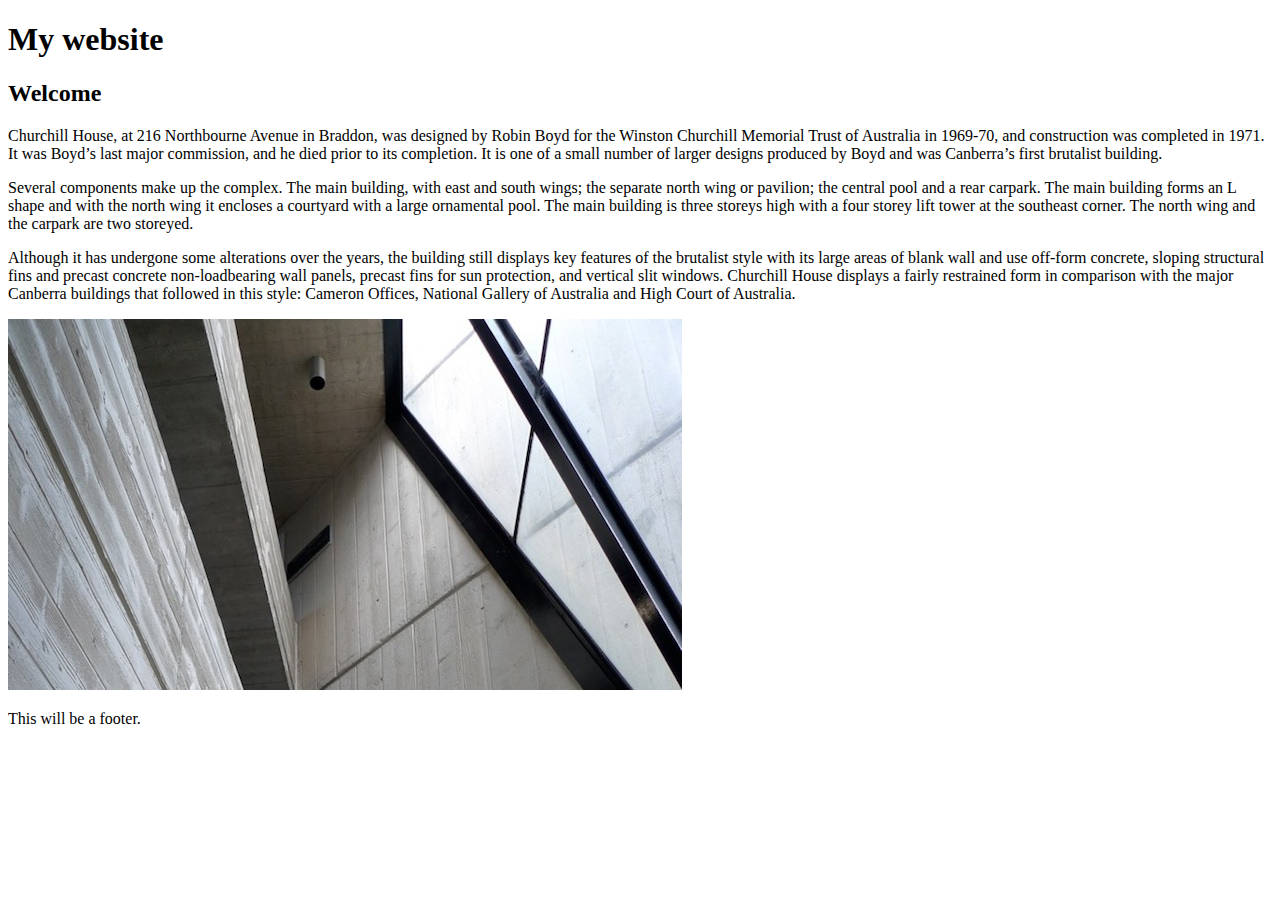
==== index.html @ acdd8cef "First html page" ====
<!DOCTYPE html>

<html lang='eng'>

<head>
    <title>My website</title>
    <meta charet="uft-8">
</head>

<body>
    <header>
        <h1><a herf="index.html">My website</a></h1>

        <nav>

        </nav>
    </header>

    <main>
        <h2>Welcome</h2>

        <p>Churchill House, at 216 Northbourne Avenue in Braddon, was designed by Robin Boyd for the Winston Churchill Memorial Trust of Australia in 1969-70, and construction was completed in 1971. It was Boyd’s last major commission, and he died prior to its completion. It is one of a small number of larger designs produced by Boyd and was Canberra’s first brutalist building.</p>

        <p>Several components make up the complex. The main building, with east and south wings; the separate north wing or pavilion; the central pool and a rear carpark. The main building forms an L shape and with the north wing it encloses a courtyard with a large ornamental pool. The main building is three storeys high with a four storey lift tower at the southeast corner. The north wing and the carpark are two storeyed.</p>

        <p>Although it has undergone some alterations over the years, the building still displays key features of the brutalist style with its large areas of blank wall and use off-form concrete, sloping structural fins and precast concrete non-loadbearing wall panels, precast fins for sun protection, and vertical slit windows. Churchill House displays a fairly restrained form in comparison with the major Canberra buildings that followed in this style: Cameron Offices, National Gallery of Australia and High Court of Australia.</p>

        <img src="assets/images/headerimage.jpg" alt="churchill house interior">


    </main>

    <footer>
        <p>This will be a footer.</p>
    </footer>





</body>

</html>
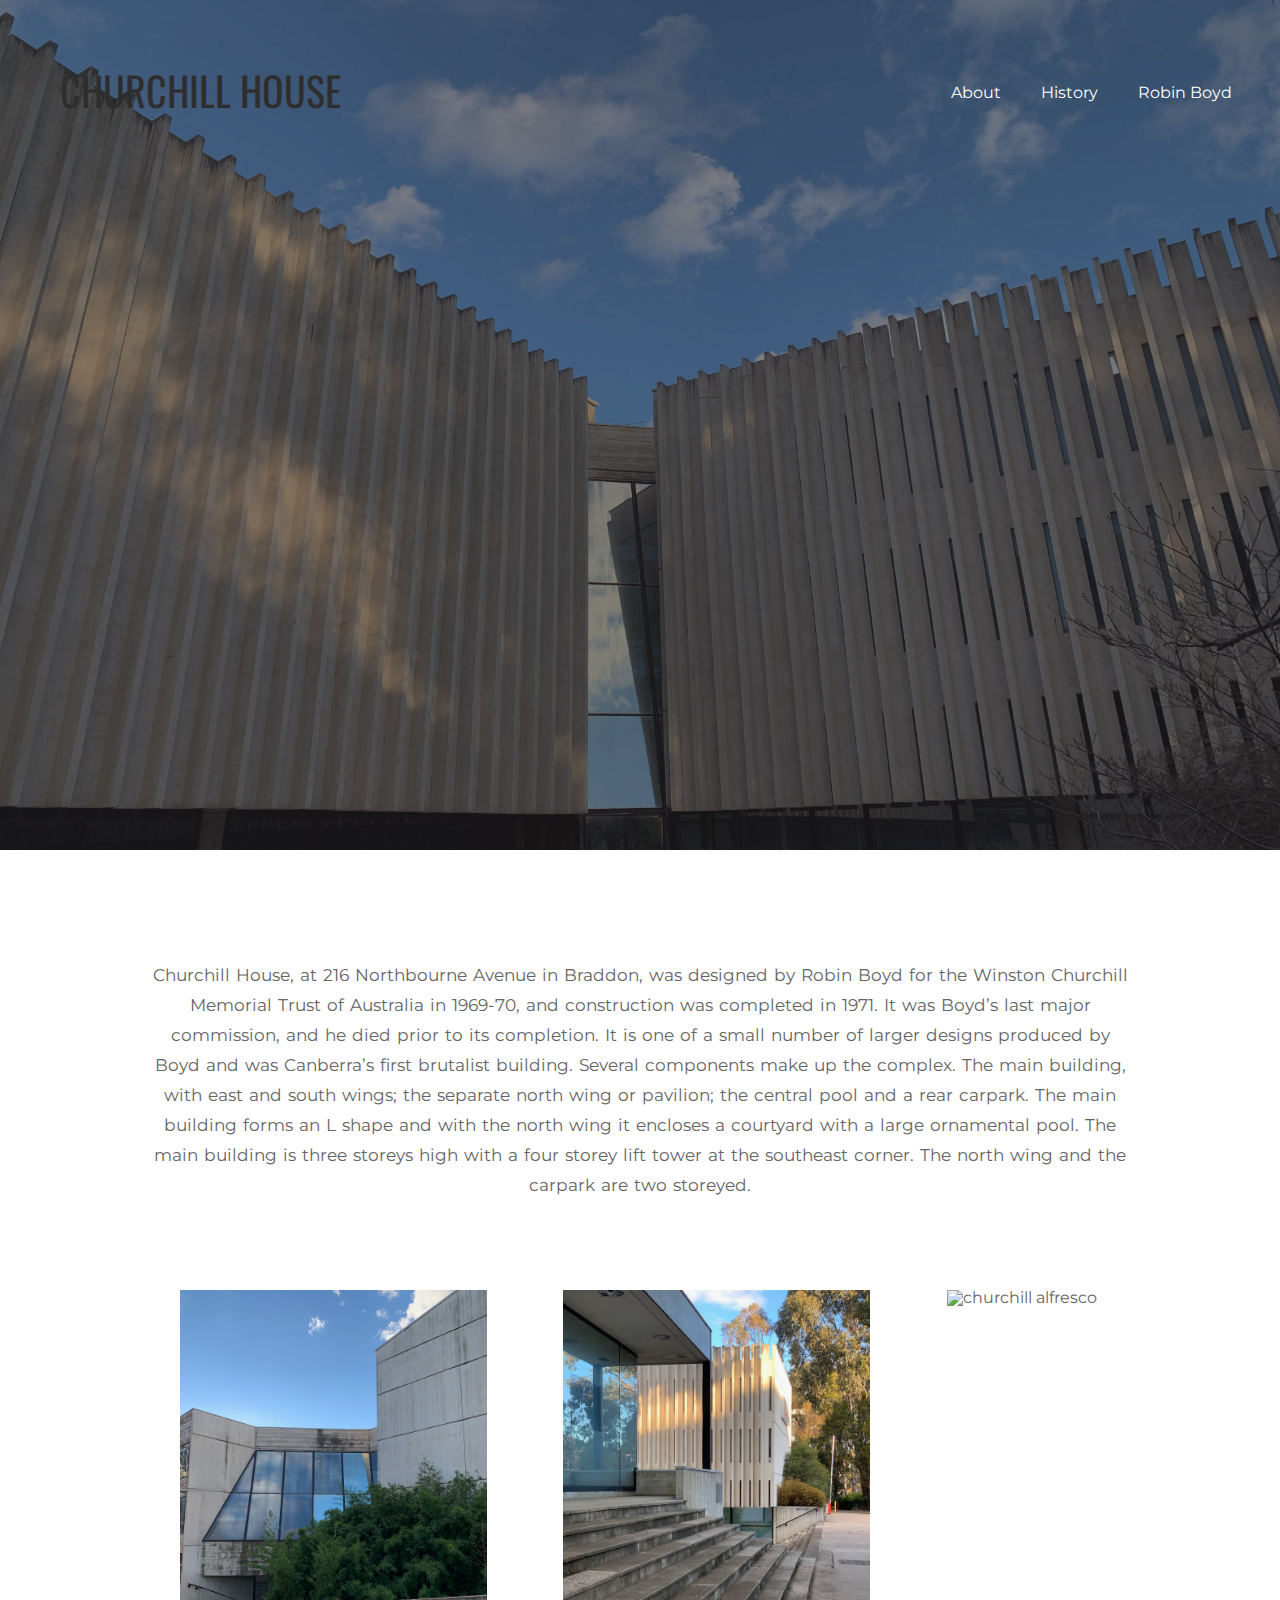
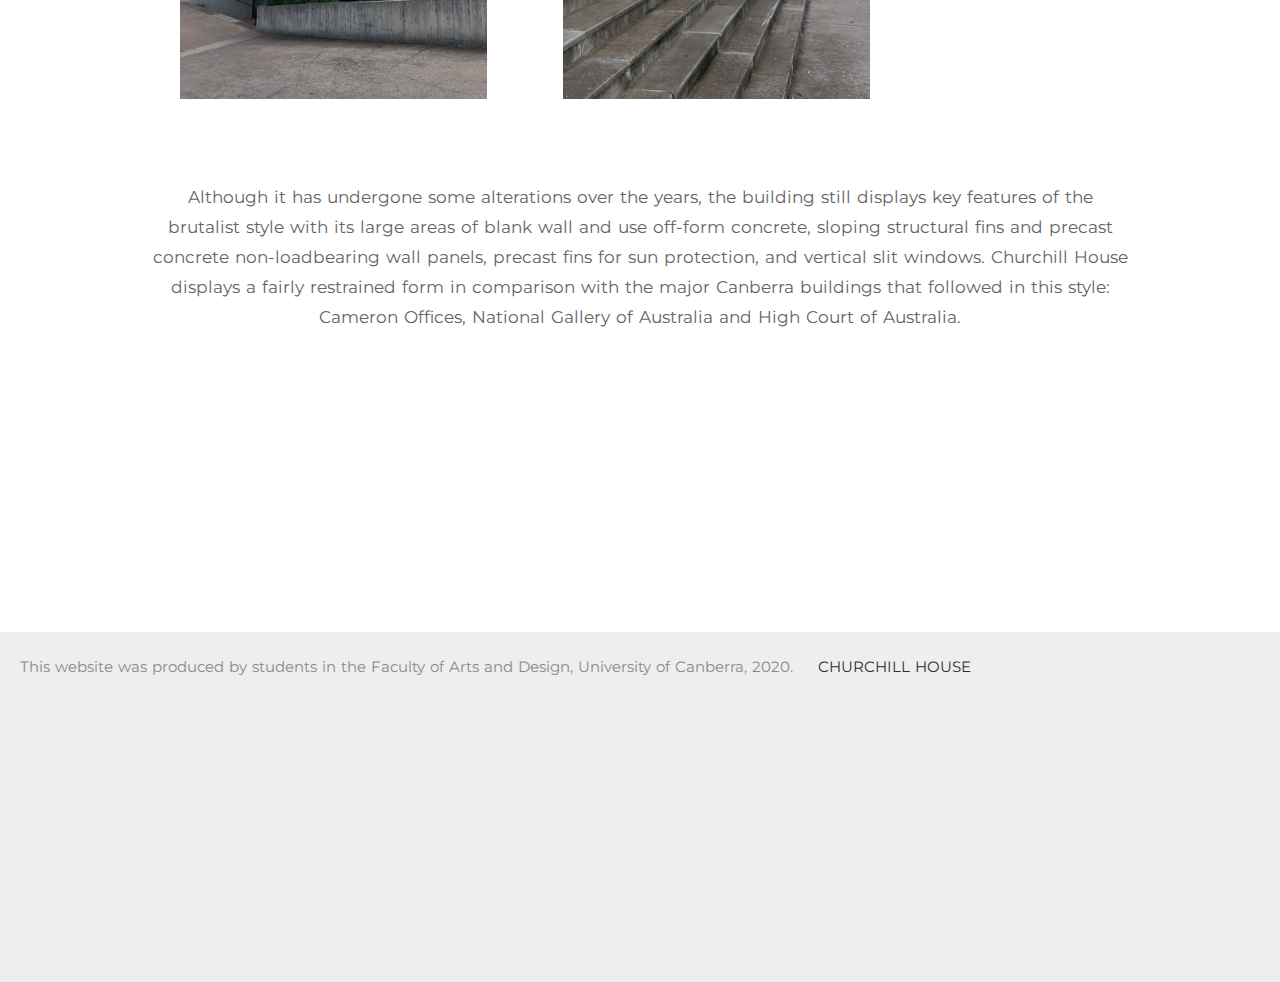
==== commit 5c9d2576: "new index.html" ====
--- a/index.html
+++ b/index.html
@@ -1,43 +1,95 @@
 <!DOCTYPE html>
 
-<html lang='eng'>
+<html lang="en">
 
 <head>
-    <title>My website</title>
-    <meta charet="uft-8">
+    <title>Churchill House</title>
+    <meta charset="UTF-8">
+    <link href="assets/css/resset.css" rel="stylesheet">
+    <link href="assets/css/styles.css" rel="stylesheet">
+
 </head>
 
 <body>
     <header>
-        <h1><a herf="index.html">My website</a></h1>
+
+        <h1><a href="index.html">Churchill House</a></h1>
+
 
         <nav>
+            <ul>
+                <li><a href="about.html">About</a></li>
+                <li><a href="history.html">History</a></li>
+                <li><a href="robinboyd.html">Robin Boyd</a></li>
+            </ul>
+        </nav>
 
-        </nav>
+
     </header>
 
-    <main>
-        <h2>Welcome</h2>
+    <div class="hero">
+        <!--        set image in css-->
 
-        <p>Churchill House, at 216 Northbourne Avenue in Braddon, was designed by Robin Boyd for the Winston Churchill Memorial Trust of Australia in 1969-70, and construction was completed in 1971. It was Boyd’s last major commission, and he died prior to its completion. It is one of a small number of larger designs produced by Boyd and was Canberra’s first brutalist building.</p>
+    </div>
 
-        <p>Several components make up the complex. The main building, with east and south wings; the separate north wing or pavilion; the central pool and a rear carpark. The main building forms an L shape and with the north wing it encloses a courtyard with a large ornamental pool. The main building is three storeys high with a four storey lift tower at the southeast corner. The north wing and the carpark are two storeyed.</p>
+    <!-- intorduction -->
+    <div class="wrapper">
+        <main>
+
+            <p>Churchill House, at 216 Northbourne Avenue in Braddon, was designed by Robin Boyd for the Winston Churchill Memorial Trust of Australia in 1969-70, and construction was completed in 1971. It was Boyd’s last major commission, and he died prior to its completion. It is one of a small number of larger designs produced by Boyd and was Canberra’s first brutalist building. Several components make up the complex. The main building, with east and south wings; the separate north wing or pavilion; the central pool and a rear carpark. The main building forms an L shape and with the north wing it encloses a courtyard with a large ornamental pool. The main building is three storeys high with a four storey lift tower at the southeast corner. The north wing and the carpark are two storeyed.</p>
+
+        </main>
+    </div>
+
+    <!--  3 images displayed side by side, created "class=wrapper2" for further images in similar position  -->
+    <div class="wrapper2">
+
+        <div class="clearfix">
+
+            <div class="img-container">
+
+                <img src="assets/images/leftimg.jpg" alt="church house exterior" style="width:80%">
+
+            </div>
+
+            <div class="img-container">
+
+                <img src="assets/images/midimage.jpg" alt="churchill house stairs" style="width:80%">
+
+            </div>
+
+            <div class="img-container">
+
+                <img src="assets/images/rightimg.jpg" alt="churchill alfresco" style="width:80%">
+
+            </div>
+
+        </div>
+
+    </div>
+
+    <div class="wrapper">
 
         <p>Although it has undergone some alterations over the years, the building still displays key features of the brutalist style with its large areas of blank wall and use off-form concrete, sloping structural fins and precast concrete non-loadbearing wall panels, precast fins for sun protection, and vertical slit windows. Churchill House displays a fairly restrained form in comparison with the major Canberra buildings that followed in this style: Cameron Offices, National Gallery of Australia and High Court of Australia.</p>
 
-        <img src="assets/images/headerimage.jpg" alt="churchill house interior">
+    </div>
+
+    <footer>
+
+        <p class="footertext">
+            <!--            class="footertext" created for additional changes to <p>   -->
+
+            This website was produced by students in the Faculty of Arts and Design, University of Canberra, 2020.
+        </p>
 
 
-    </main>
+        <p class="footertext">
+            <a href="index.html">CHURCHILL HOUSE</a>
+        </p>
 
-    <footer>
-        <p>This will be a footer.</p>
     </footer>
-
-
-
 
 
 </body>
 
-</html>
+</html> --- a/assets/css/resset.css
+++ b/assets/css/resset.css
@@ -0,0 +1,48 @@
+/* http://meyerweb.com/eric/tools/css/reset/ 
+   v2.0 | 20110126
+   License: none (public domain)
+*/
+
+html, body, div, span, applet, object, iframe,
+h1, h2, h3, h4, h5, h6, p, blockquote, pre,
+a, abbr, acronym, address, big, cite, code,
+del, dfn, em, img, ins, kbd, q, s, samp,
+small, strike, strong, sub, sup, tt, var,
+b, u, i, center,
+dl, dt, dd, ol, ul, li,
+fieldset, form, label, legend,
+table, caption, tbody, tfoot, thead, tr, th, td,
+article, aside, canvas, details, embed, 
+figure, figcaption, footer, header, hgroup, 
+menu, nav, output, ruby, section, summary,
+time, mark, audio, video {
+	margin: 0;
+	padding: 0;
+	border: 0;
+	font-size: 100%;
+	font: inherit;
+	vertical-align: baseline;
+}
+/* HTML5 display-role reset for older browsers */
+article, aside, details, figcaption, figure, 
+footer, header, hgroup, menu, nav, section {
+	display: block;
+}
+body {
+	line-height: 1;
+}
+ol, ul {
+	list-style: none;
+}
+blockquote, q {
+	quotes: none;
+}
+blockquote:before, blockquote:after,
+q:before, q:after {
+	content: '';
+	content: none;
+}
+table {
+	border-collapse: collapse;
+	border-spacing: 0;
+}--- a/assets/css/styles.css
+++ b/assets/css/styles.css
@@ -0,0 +1,246 @@
+@import url('https://fonts.googleapis.com/css2?family=Montserrat:wght@400;500&family=Oswald:wght@400;600&display=swap');
+
+body {
+    background-color: #ffffff;
+    color: #646464;
+    font-family: 'Montserrat', sans-serif;
+    font-size: 16px;
+}
+
+/* Typography */
+
+h1,
+h2,
+h3,
+h4,
+h5,
+h6 {
+    font-family: 'Oswald', sans-serif;
+    margin: 10px 0 20px;
+    text-transform: uppercase;
+}
+
+h1 {
+    padding-top: 60px;
+    padding-bottom: 10px;
+    padding-left: 60px;
+    display: inline-block;
+    font-size: 40px;
+    color: ghostwhite;
+
+
+}
+
+h2 {
+    font-size: 25px;
+    font-weight: bold;
+    padding-bottom: 10px;
+    letter-spacing: 1px;
+    color: #646464;
+    text-align: center;
+
+}
+
+p {
+    font-family: 'Montserrat', sans-serif;
+    word-spacing: 2px;
+    font-size: 17px;
+    line-height: 30px;
+    margin-top: 50px;
+    margin-bottom: 50px;
+    text-align: center;
+    color: #646464;
+}
+
+p.footertext {
+    font-family: 'Montserrat', sans-serif;
+    word-spacing: 1px;
+    font-size: 15px;
+    line-height: 30px;
+    margin-bottom: 20px;
+    margin-left: 20px;
+    color: #898989;
+    display: inline;
+}
+
+/* anchor styles */
+a {
+    color: none;
+    text-decoration: none;
+}
+
+a:hover {
+    text-decoration-color: black;
+}
+
+a: visited {
+    color: none;
+}
+
+a:active {
+    color: black;
+}
+
+/* main containers */
+
+.wrapper {
+    width: 980px;
+    margin: 0 auto;
+}
+
+.wrapper2 {
+    width: 1150px;
+    margin-left: 180px;
+    margin-bottom: 30px;
+    margin-top: 30px;
+}
+
+header {
+    background-color: white;
+    height: 0px;
+    padding: 0px;
+}
+
+/* navigation */
+nav {
+    font-family: 'Montserrat', sans-serif;
+    float: right;
+    margin-top: 85px;
+    margin-right: 20px;
+}
+
+nav ul {}
+
+nav ul li {
+    display: inline;
+    margin-right: 20px;
+}
+
+nav ul li a {
+    color: #ffffff;
+    background-color: none;
+    padding: 10px 8px;
+}
+
+nav ul li a:hover {
+    text-decoration: highlight;
+}
+
+/* links */
+
+a {
+    color: #2F2E2E;
+}
+
+main {
+    background-color: white;
+    padding: 10px 0px;
+    overflow: auto;
+}
+
+/* text position */
+.text-container {
+    width: 70%;
+    text-align: center;
+}
+
+/* second text container to align text next to image */
+.text-container2 {
+    width: 80%;
+    text-align: center;
+    padding-left: 50px;
+    margin-left: 150px;
+    margin-top: 200px;
+    margin-bottom: 200px;
+}
+
+footer {
+    background-color: #EEEEEE;
+    padding-top: 20px;
+    padding-bottom: 300px;
+    padding-right: 100px;
+    margin-top: 300px;
+
+}
+
+/* images */
+.hero {
+    min-height: 850px;
+    margin-bottom: 50px;
+    background-image: url(../images/image36.jpg);
+    background-repeat: no-repeat;
+    background-size: cover;
+    background-position: center;
+}
+
+/* 3 side by side image display */
+* {
+    box-sizing: border-box;
+}
+
+.img-container {
+    float: left;
+    width: 33.33%;
+    margin-bottom: 30px;
+}
+
+.clearfix:after {
+    content: "";
+    clear: both;
+    display: table;
+}
+
+/* column and row made to align two images  */
+.column {
+    float: left;
+    width: 50%;
+    margin-top: 50px;
+    margin-bottom: 50px;
+}
+
+/* Clear floats after image containers */
+.row::after {
+    content: "";
+    clear: both;
+    display: table;
+}
+
+.center {
+    display: block;
+    margin-left: auto;
+    margin-right: auto;
+    margin-bottom: 100px;
+    margin-top: 100px;
+    width: 70%;
+}
+
+.robinimg {
+    float: left;
+    display: block;
+    margin-top: 50px;
+    margin-right: 50px;
+    width: 50%;
+}
+
+.lastimg {
+    float: left;
+    display: block;
+    margin-top: 80px;
+    width: 55%;
+    margin-right: 40px;
+}
+
+/* column 2 created to align images */
+.column2 {
+    float: left;
+    width: 50%;
+    margin-top: 30px;
+    margin-bottom: 30px;
+}
+
+/* Clear floats after image containers */
+.row2::after {
+    content: "";
+    clear: both;
+    display: table;
+}
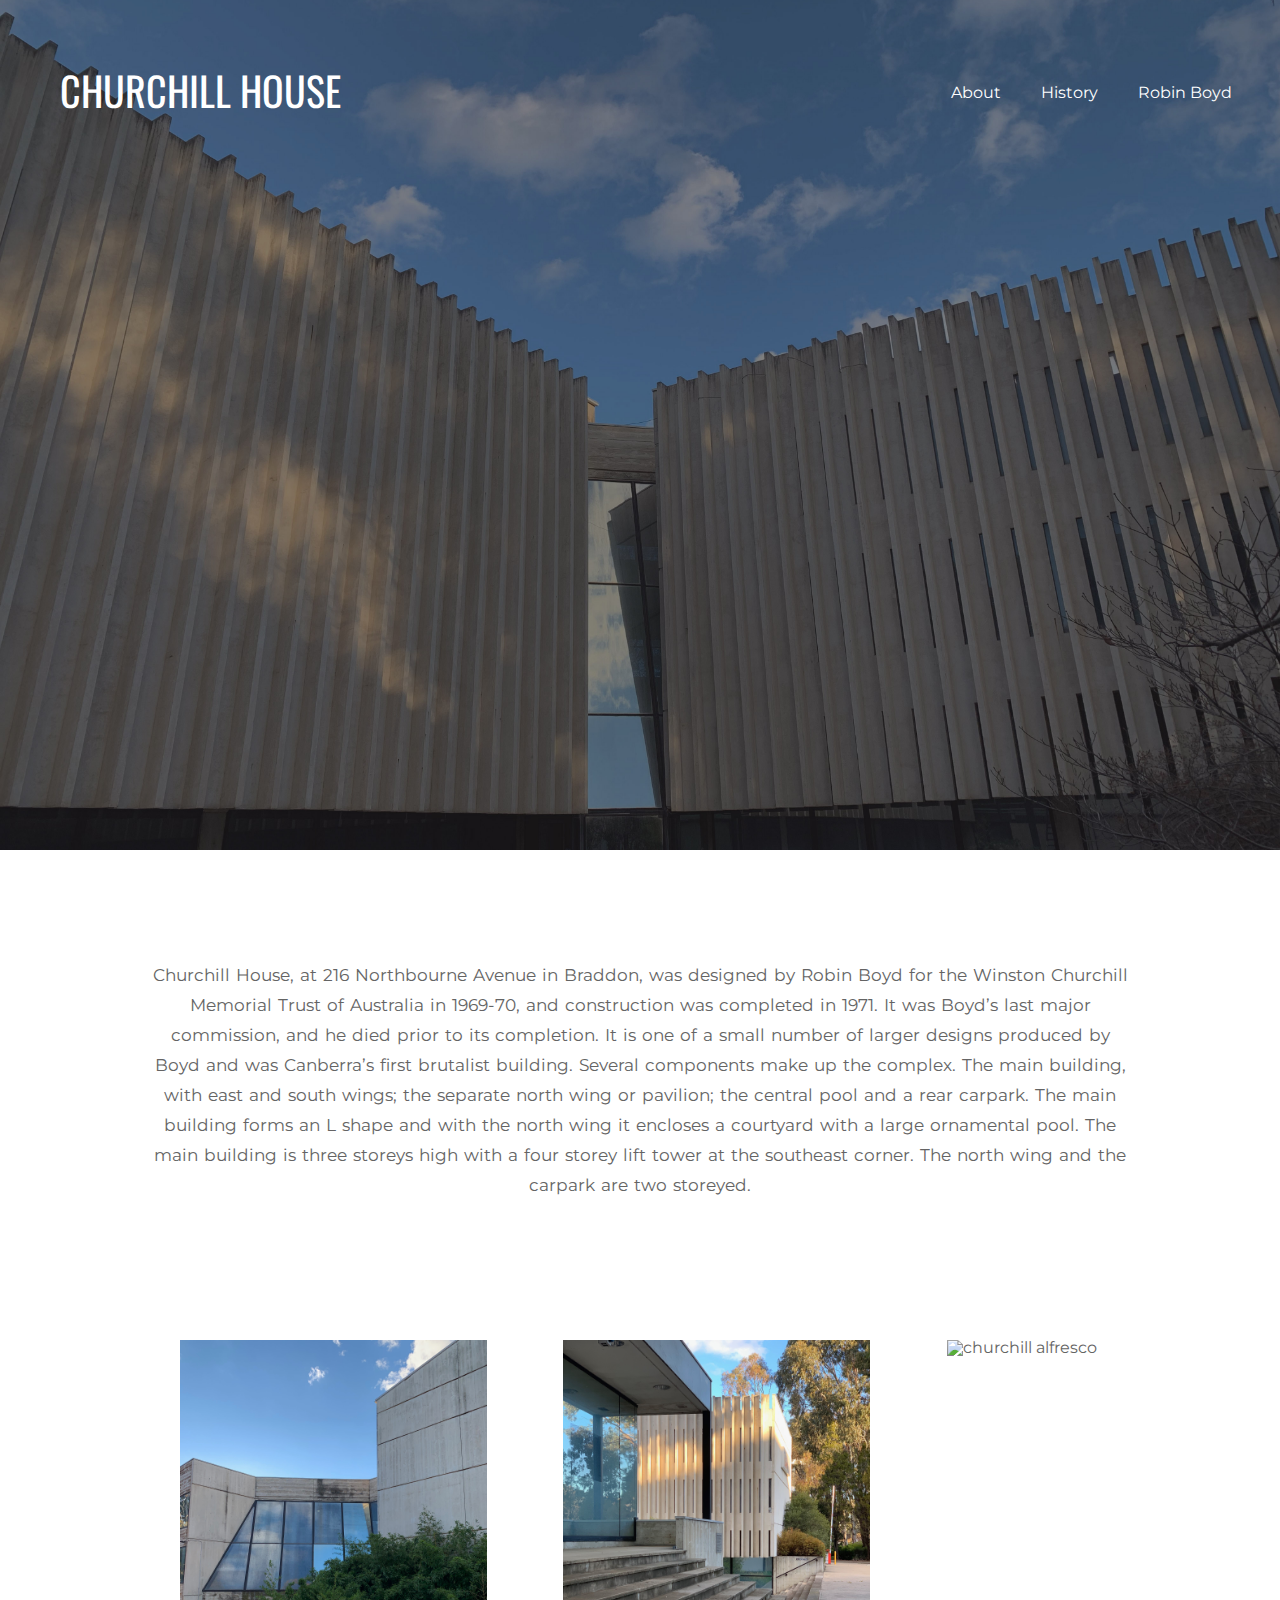
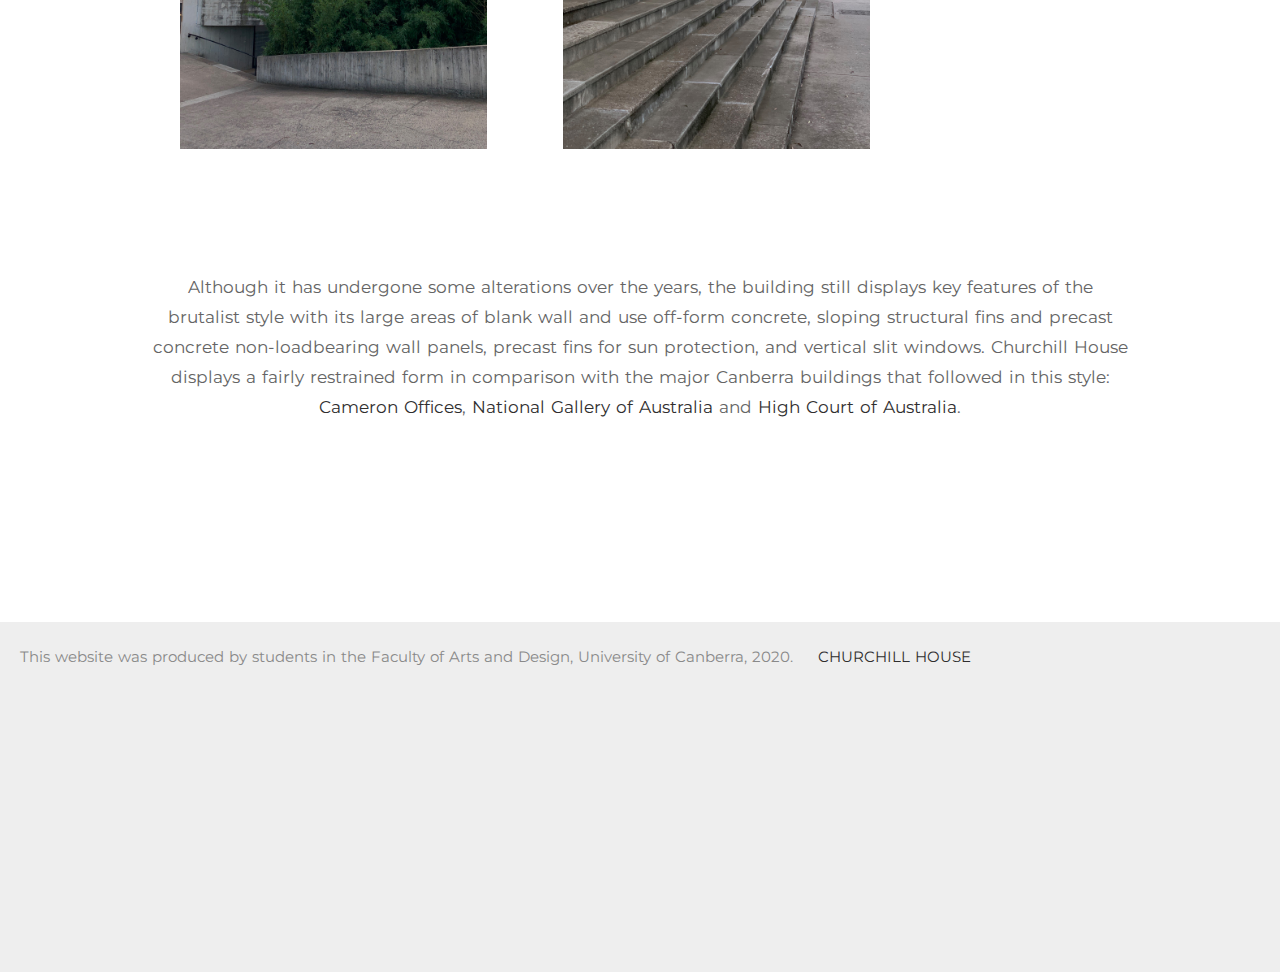
==== commit f5ef7004: "updated index" ====
--- a/index.html
+++ b/index.html
@@ -13,7 +13,7 @@
 <body>
     <header>
 
-        <h1><a href="index.html">Churchill House</a></h1>
+        <h1>Churchill House</h1>
 
 
         <nav>
@@ -70,7 +70,7 @@
 
     <div class="wrapper">
 
-        <p>Although it has undergone some alterations over the years, the building still displays key features of the brutalist style with its large areas of blank wall and use off-form concrete, sloping structural fins and precast concrete non-loadbearing wall panels, precast fins for sun protection, and vertical slit windows. Churchill House displays a fairly restrained form in comparison with the major Canberra buildings that followed in this style: Cameron Offices, National Gallery of Australia and High Court of Australia.</p>
+        <p>Although it has undergone some alterations over the years, the building still displays key features of the brutalist style with its large areas of blank wall and use off-form concrete, sloping structural fins and precast concrete non-loadbearing wall panels, precast fins for sun protection, and vertical slit windows. Churchill House displays a fairly restrained form in comparison with the major Canberra buildings that followed in this style: <a href="https://en.wikipedia.org/wiki/Cameron_Offices,_Belconnen">Cameron Offices</a>, <a href="https://nga.gov.au">National Gallery of Australia</a> and <a href="https://www.hcourt.gov.au">High Court of Australia</a>.</p>
 
     </div>
 
@@ -92,4 +92,4 @@
 
 </body>
 
-</html> +</html>
--- a/assets/css/styles.css
+++ b/assets/css/styles.css
@@ -26,7 +26,7 @@
     padding-left: 60px;
     display: inline-block;
     font-size: 40px;
-    color: ghostwhite;
+    color: #ffffff;
 
 
 }
@@ -130,6 +130,7 @@
 
 a {
     color: #2F2E2E;
+
 }
 
 main {
@@ -159,7 +160,7 @@
     padding-top: 20px;
     padding-bottom: 300px;
     padding-right: 100px;
-    margin-top: 300px;
+    margin-top: 200px;
 
 }
 
@@ -181,7 +182,8 @@
 .img-container {
     float: left;
     width: 33.33%;
-    margin-bottom: 30px;
+    margin-bottom: 70px;
+    margin-top: 50px;
 }
 
 .clearfix:after {
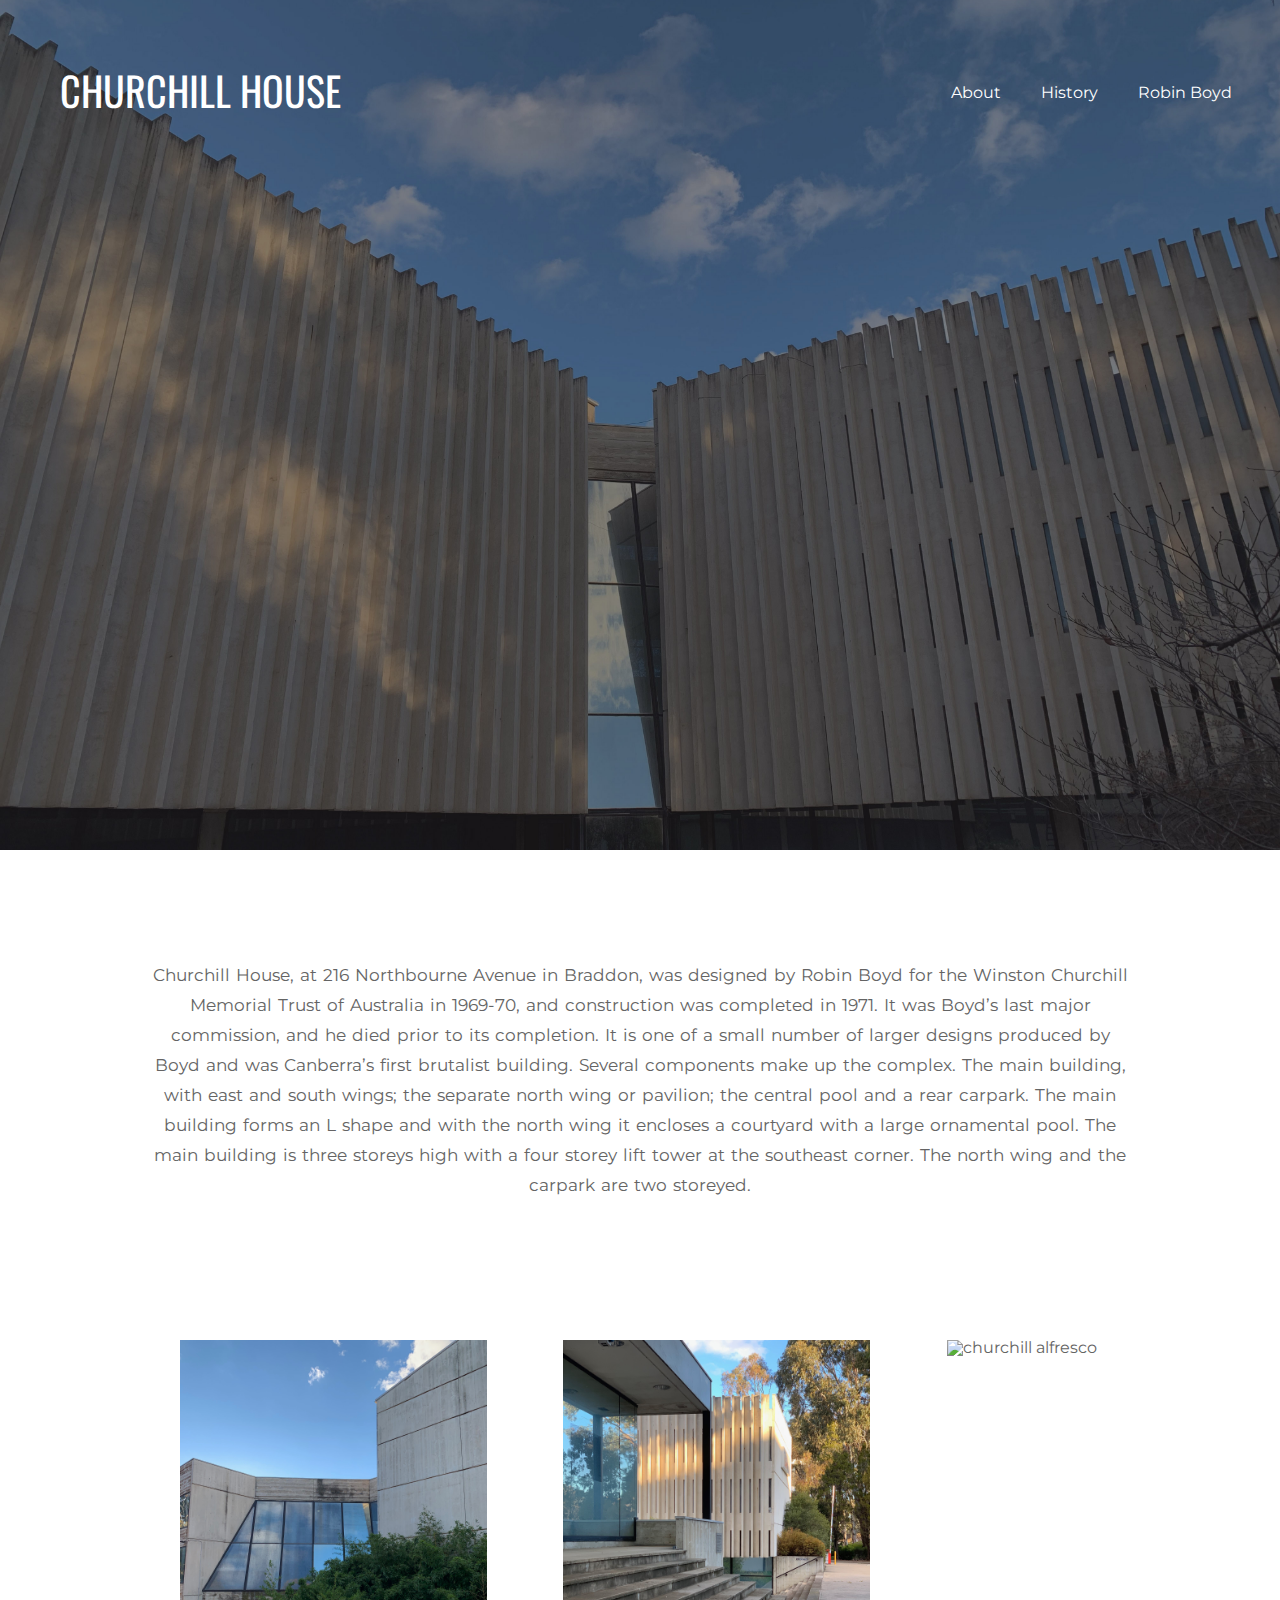
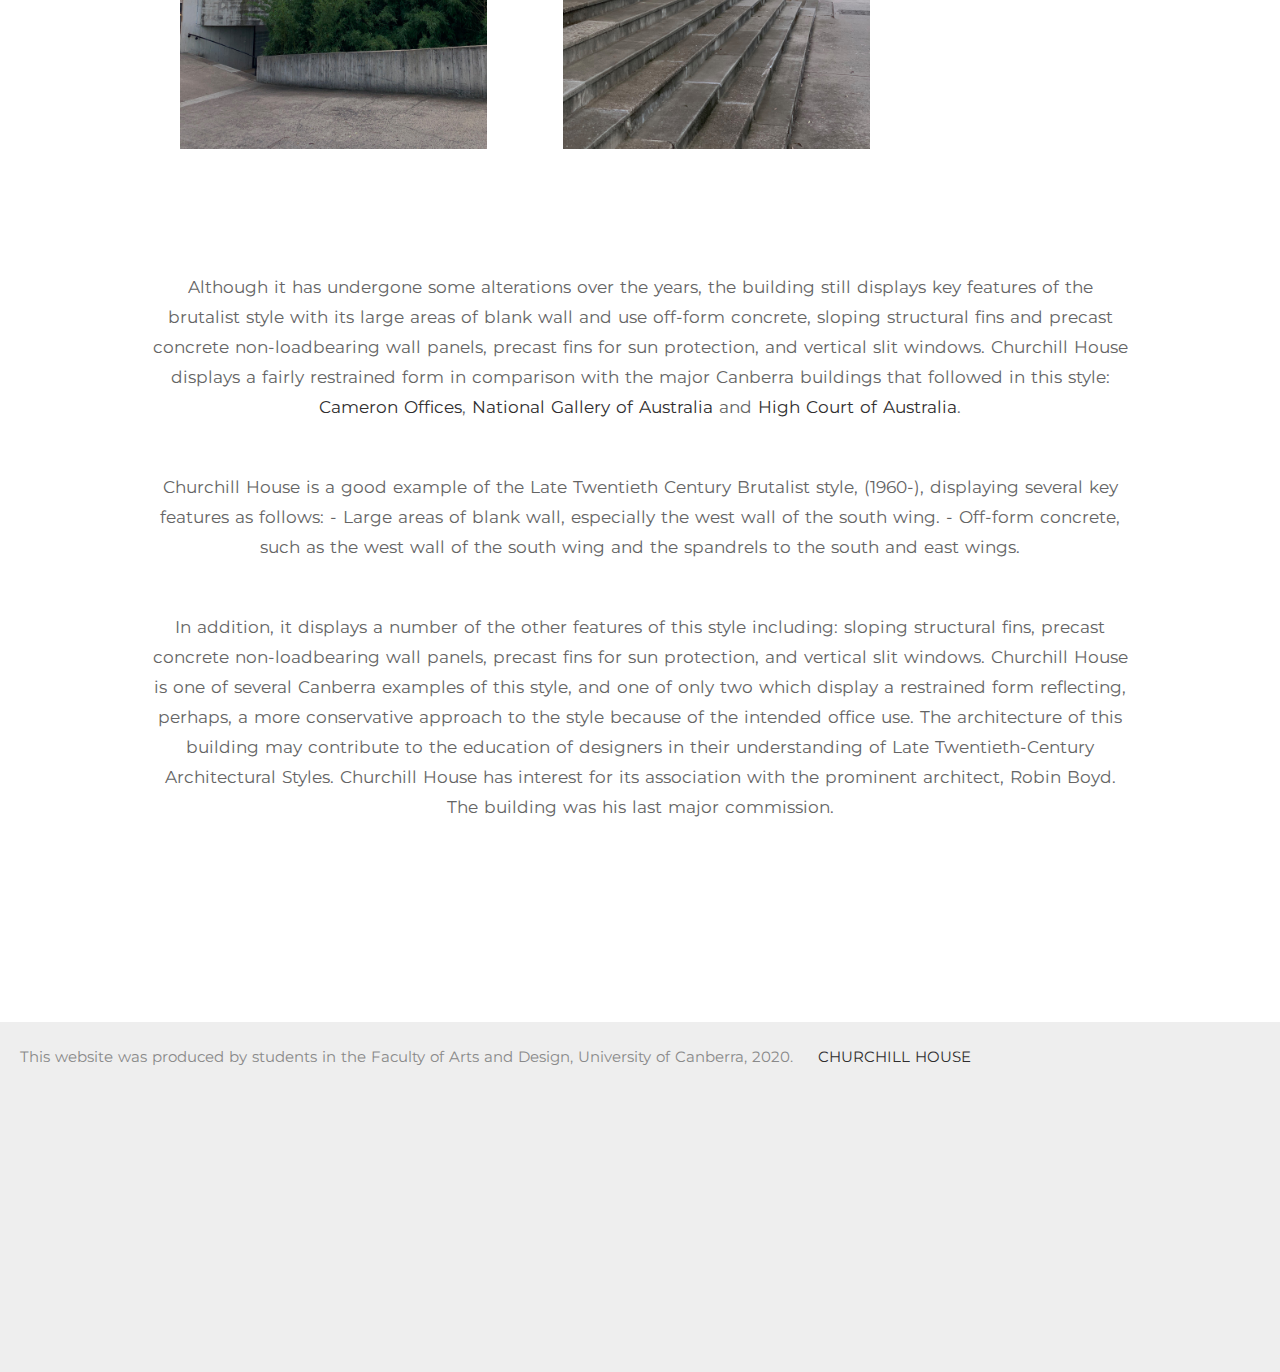
==== commit 91873e63: "adding significance" ====
--- a/index.html
+++ b/index.html
@@ -18,9 +18,9 @@
 
         <nav>
             <ul>
-                <li><a href="about.html">About</a></li>
-                <li><a href="history.html">History</a></li>
-                <li><a href="robinboyd.html">Robin Boyd</a></li>
+                <li><a class="link" href="about.html">About</a></li>
+                <li><a class="link" href="history.html">History</a></li>
+                <li><a class="link" href="robinboyd.html">Robin Boyd</a></li>
             </ul>
         </nav>
 
@@ -72,7 +72,24 @@
 
         <p>Although it has undergone some alterations over the years, the building still displays key features of the brutalist style with its large areas of blank wall and use off-form concrete, sloping structural fins and precast concrete non-loadbearing wall panels, precast fins for sun protection, and vertical slit windows. Churchill House displays a fairly restrained form in comparison with the major Canberra buildings that followed in this style: <a href="https://en.wikipedia.org/wiki/Cameron_Offices,_Belconnen">Cameron Offices</a>, <a href="https://nga.gov.au">National Gallery of Australia</a> and <a href="https://www.hcourt.gov.au">High Court of Australia</a>.</p>
 
+
+
+        <p>Churchill House is a good example of the Late Twentieth Century Brutalist style, (1960-), displaying several key features as follows:
+
+            - Large areas of blank wall, especially the west wall of the south wing.
+            - Off-form concrete, such as the west wall of the south wing and the spandrels to the south and east wings.
+        </p>
+
+        <p>In addition, it displays a number of the other features of this style including: sloping structural fins, precast concrete non-loadbearing wall panels, precast fins for sun protection, and vertical slit windows. Churchill House is one of several Canberra examples of this style, and one of only two which display a restrained form reflecting, perhaps, a more conservative approach to the style because of the intended office use.
+
+            The architecture of this building may contribute to the education of designers in their understanding of Late Twentieth-Century Architectural Styles.
+
+            Churchill House has interest for its association with the prominent architect, Robin Boyd. The building was his last major commission.
+        </p>
+
     </div>
+
+
 
     <footer>
 
--- a/assets/css/styles.css
+++ b/assets/css/styles.css
@@ -104,9 +104,11 @@
 /* navigation */
 nav {
     font-family: 'Montserrat', sans-serif;
+    color: #2F2E2E;
     float: right;
     margin-top: 85px;
     margin-right: 20px;
+
 }
 
 nav ul {}
@@ -117,20 +119,35 @@
 }
 
 nav ul li a {
-    color: #ffffff;
+    color: #2F2E2E;
     background-color: none;
     padding: 10px 8px;
 }
 
+/* class=link created for index.html page */
+.link {
+    color: white;
+}
+
+
 nav ul li a:hover {
     text-decoration: highlight;
 }
 
+nav ul li a.currentpage {
+    text-decoration: underline;
+}
+
 /* links */
 
 a {
     color: #2F2E2E;
 
+}
+
+/* class=link created for index.html page */
+.link {
+    color: white;
 }
 
 main {
@@ -149,10 +166,7 @@
 .text-container2 {
     width: 80%;
     text-align: center;
-    padding-left: 50px;
-    margin-left: 150px;
-    margin-top: 200px;
-    margin-bottom: 200px;
+
 }
 
 footer {
@@ -174,6 +188,16 @@
     background-position: center;
 }
 
+/* second hero image for further pages */
+.hero2 {
+    min-height: 200px;
+    margin-bottom: 100px;
+    background-color: #EEEEEE;
+    background-repeat: no-repeat;
+    background-size: cover;
+    background-position: center;
+}
+
 /* 3 side by side image display */
 * {
     box-sizing: border-box;
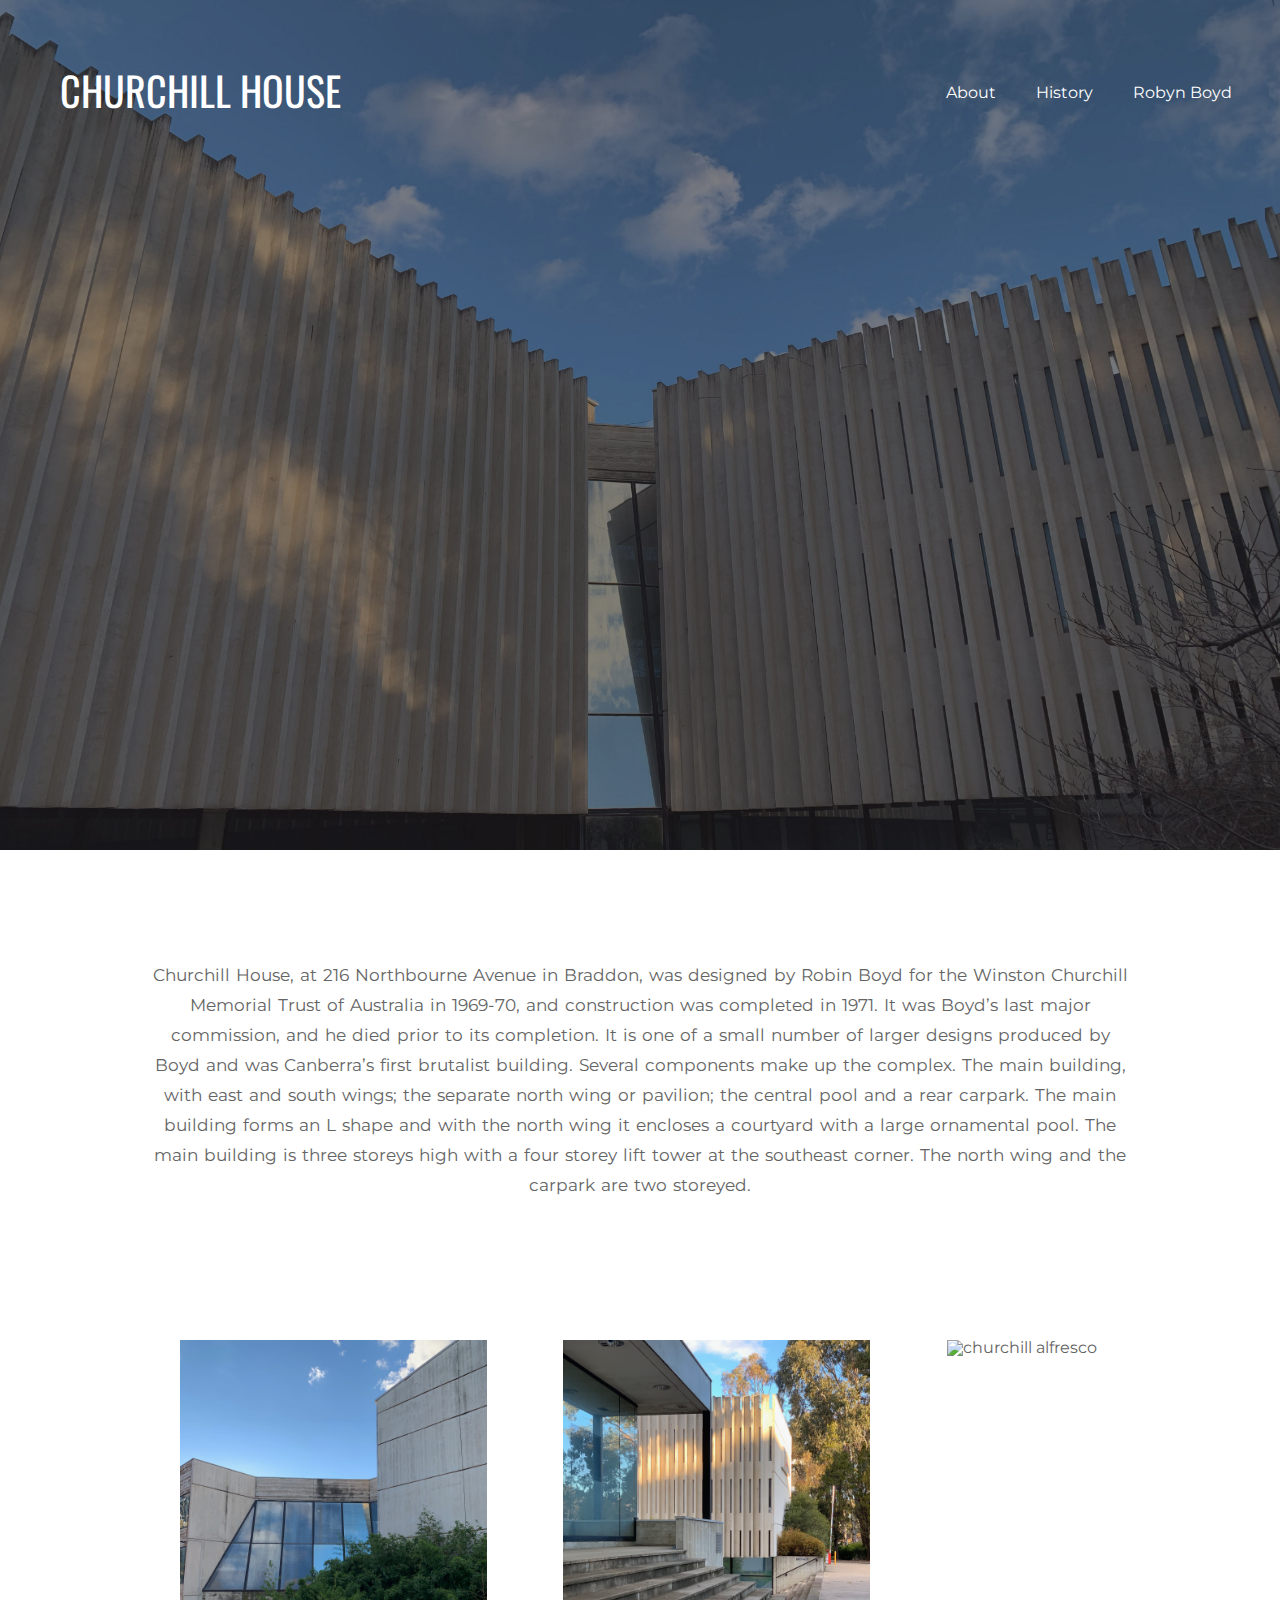
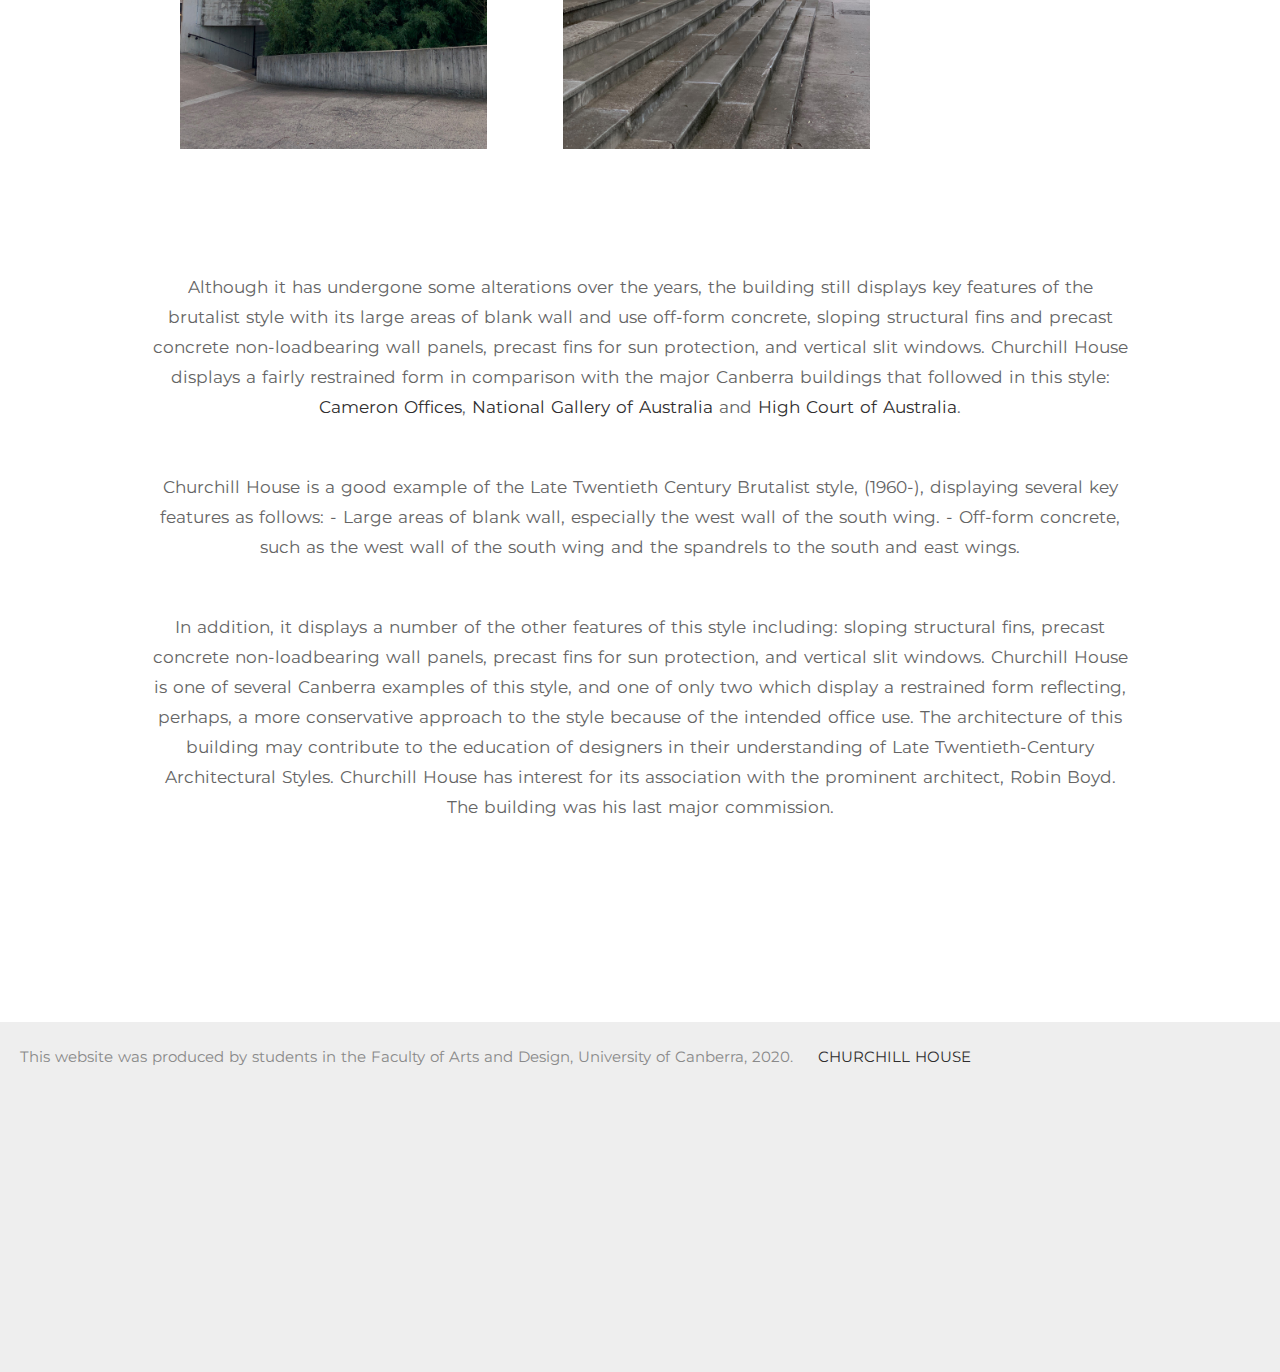
==== commit cd4124a2: "last changes" ====
--- a/index.html
+++ b/index.html
@@ -20,7 +20,7 @@
             <ul>
                 <li><a class="link" href="about.html">About</a></li>
                 <li><a class="link" href="history.html">History</a></li>
-                <li><a class="link" href="robinboyd.html">Robin Boyd</a></li>
+                <li><a class="link" href="robynboyd.html">Robyn Boyd</a></li>
             </ul>
         </nav>
 
@@ -104,6 +104,7 @@
             <a href="index.html">CHURCHILL HOUSE</a>
         </p>
 
+
     </footer>
 
 
--- a/assets/css/styles.css
+++ b/assets/css/styles.css
@@ -63,6 +63,7 @@
     display: inline;
 }
 
+
 /* anchor styles */
 a {
     color: none;
